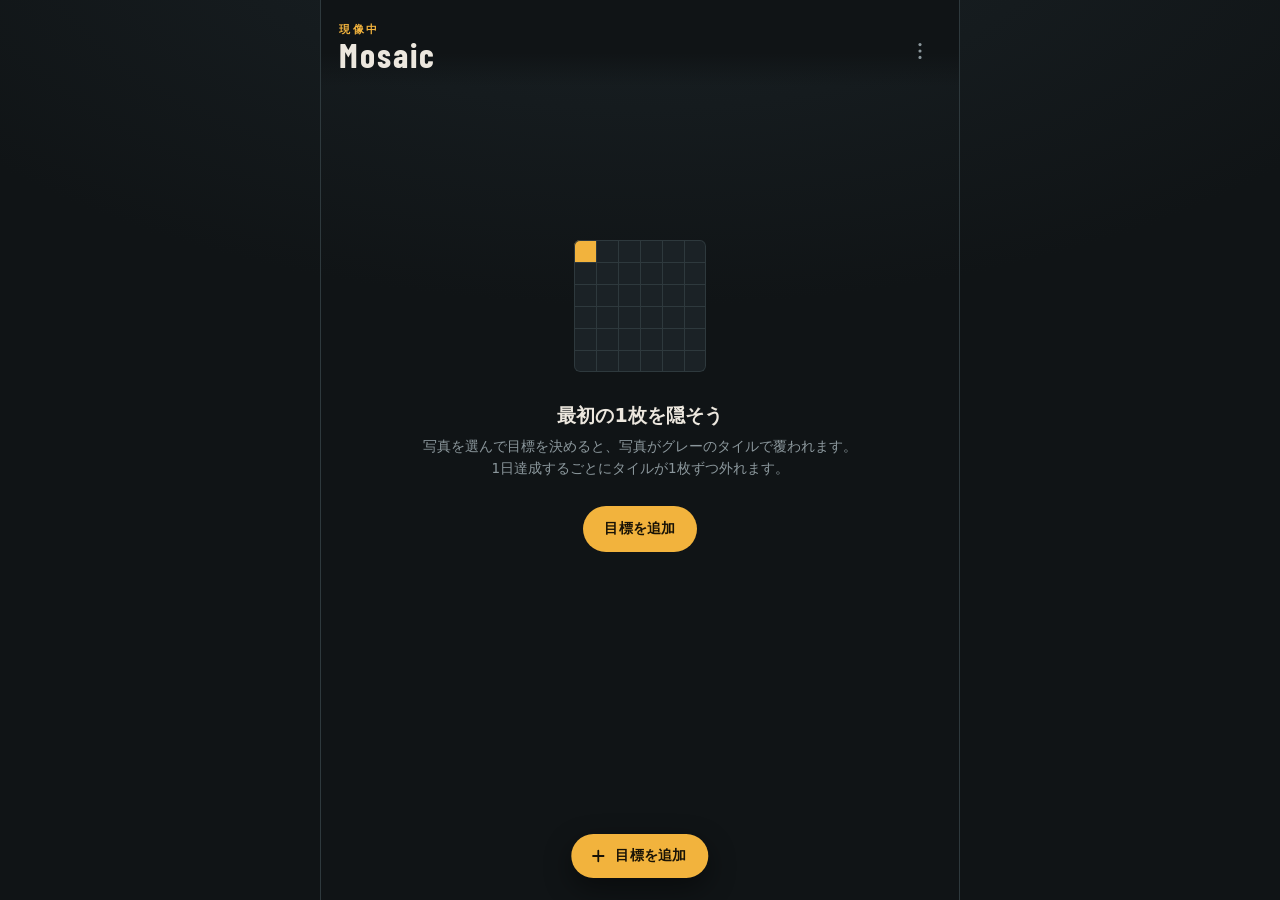
==== index.html @ 6575112d "Add files via upload" ====
<!DOCTYPE html>
<html lang="ja">
<head>
<meta charset="utf-8">
<meta name="viewport" content="width=device-width, initial-scale=1, viewport-fit=cover">
<title>Mosaic — 習慣で写真を現像する</title>
<meta name="description" content="習慣を続けるほど写真が現れる。目標は無制限に追加できます。">
<meta name="theme-color" content="#101416">
<meta name="apple-mobile-web-app-capable" content="yes">
<meta name="apple-mobile-web-app-status-bar-style" content="black-translucent">
<meta name="apple-mobile-web-app-title" content="Mosaic">
<link rel="manifest" href="./manifest.webmanifest">
<link rel="apple-touch-icon" href="./icons/apple-touch-icon.png">
<link rel="icon" href="./icons/icon-192.png">
<link rel="preconnect" href="https://fonts.googleapis.com">
<link rel="preconnect" href="https://fonts.gstatic.com" crossorigin>
<link rel="stylesheet" href="https://fonts.googleapis.com/css2?family=Barlow+Condensed:wght@500;600;700&display=swap">
<link rel="stylesheet" href="./styles.css">
</head>
<body>

<!-- ============ 一覧画面 ============ -->
<main id="view-list" class="view is-active">
  <header class="topbar">
    <div class="topbar__title">
      <span class="eyebrow">現像中</span>
      <h1 class="wordmark">Mosaic</h1>
    </div>
    <button id="btn-menu" class="iconbtn" aria-label="設定">
      <svg viewBox="0 0 24 24" aria-hidden="true"><circle cx="12" cy="5" r="1.7"/><circle cx="12" cy="12" r="1.7"/><circle cx="12" cy="19" r="1.7"/></svg>
    </button>
  </header>

  <div id="list-empty" class="empty" hidden>
    <div class="empty__grid" aria-hidden="true"></div>
    <h2>最初の1枚を隠そう</h2>
    <p>写真を選んで目標を決めると、写真がグレーのタイルで覆われます。<br>1日達成するごとにタイルが1枚ずつ外れます。</p>
    <button class="btn btn--primary" data-action="new">目標を追加</button>
  </div>

  <ul id="goal-list" class="sheet"></ul>

  <button id="fab" class="fab" aria-label="目標を追加">
    <svg viewBox="0 0 24 24" aria-hidden="true"><path d="M12 5v14M5 12h14"/></svg>
    <span>目標を追加</span>
  </button>
</main>

<!-- ============ 詳細画面 ============ -->
<main id="view-detail" class="view">
  <header class="topbar topbar--detail">
    <button id="btn-back" class="iconbtn" aria-label="一覧へ戻る">
      <svg viewBox="0 0 24 24" aria-hidden="true"><path d="M15 5l-7 7 7 7"/></svg>
    </button>
    <h2 id="detail-title" class="topbar__heading"></h2>
    <button id="btn-goal-menu" class="iconbtn" aria-label="この目標の設定">
      <svg viewBox="0 0 24 24" aria-hidden="true"><circle cx="12" cy="5" r="1.7"/><circle cx="12" cy="12" r="1.7"/><circle cx="12" cy="19" r="1.7"/></svg>
    </button>
  </header>

  <div class="detail__scroll">
    <div class="frame">
      <div id="mosaic" class="mosaic">
        <img id="mosaic-img" class="mosaic__img" alt="">
        <div id="mosaic-tiles" class="mosaic__tiles"></div>
      </div>
      <div class="frame__edge">
        <span id="frame-range" class="mono"></span>
        <span id="frame-count" class="mono"></span>
      </div>
    </div>

    <section class="readout">
      <div class="readout__main">
        <span id="stat-pct" class="readout__pct mono">0<i>%</i></span>
        <span class="readout__label">完成度</span>
      </div>
      <div class="readout__bar" role="img" aria-label="完成度">
        <div id="stat-bar" class="readout__fill"></div>
        <div id="stat-elapsed" class="readout__elapsed"></div>
      </div>
      <dl class="stats">
        <div><dt>開いたタイル</dt><dd id="stat-open" class="mono">0</dd></div>
        <div><dt>これまでの達成率</dt><dd id="stat-rate" class="mono">0%</dd></div>
        <div><dt>連続</dt><dd id="stat-streak" class="mono">0</dd></div>
        <div><dt>残り</dt><dd id="stat-left" class="mono">0</dd></div>
      </dl>
    </section>
  </div>

  <div class="dock">
    <button id="btn-today" class="btn btn--primary btn--wide"></button>
    <button id="btn-fix" class="btn btn--ghost">記録を修正</button>
  </div>
</main>

<!-- ============ 目標の作成 / 編集 ============ -->
<div id="editor" class="scrim" hidden>
  <section class="panel" role="dialog" aria-modal="true" aria-labelledby="editor-title">
    <header class="panel__head">
      <h2 id="editor-title">目標を追加</h2>
      <button class="iconbtn" data-close="editor" aria-label="閉じる">
        <svg viewBox="0 0 24 24" aria-hidden="true"><path d="M6 6l12 12M18 6L6 18"/></svg>
      </button>
    </header>

    <div class="panel__body">
      <div class="field">
        <span class="field__label">写真</span>
        <div id="photo-drop" class="photo-drop" role="button" tabindex="0">
          <img id="photo-preview" alt="" hidden>
          <span id="photo-hint" class="photo-drop__hint">タップして写真を選ぶ</span>
        </div>
        <input id="photo-input" type="file" accept="image/*" hidden>
      </div>

      <label class="field">
        <span class="field__label">目標の名前</span>
        <input id="f-title" type="text" placeholder="例：毎朝ストレッチ" maxlength="40" autocomplete="off">
      </label>

      <div class="field-row">
        <label class="field">
          <span class="field__label">開始日</span>
          <input id="f-start" type="date">
        </label>
        <label class="field">
          <span class="field__label">期限</span>
          <input id="f-end" type="date">
        </label>
      </div>

      <label class="check">
        <input id="f-noend" type="checkbox">
        <span>期限を決めない（1年間 / 365タイル）</span>
      </label>

      <p id="editor-calc" class="calc mono"></p>
      <p id="editor-error" class="error" hidden></p>
    </div>

    <footer class="panel__foot">
      <button class="btn btn--ghost" data-close="editor">やめる</button>
      <button id="btn-save" class="btn btn--primary">保存する</button>
    </footer>
  </section>
</div>

<!-- ============ 1日の記録シート ============ -->
<div id="daysheet" class="scrim" hidden>
  <section class="panel panel--short" role="dialog" aria-modal="true" aria-labelledby="daysheet-title">
    <header class="panel__head">
      <h2 id="daysheet-title">記録を修正</h2>
      <button class="iconbtn" data-close="daysheet" aria-label="閉じる">
        <svg viewBox="0 0 24 24" aria-hidden="true"><path d="M6 6l12 12M18 6L6 18"/></svg>
      </button>
    </header>
    <div class="panel__body">
      <label class="field">
        <span class="field__label">日付</span>
        <input id="d-date" type="date">
      </label>
      <p id="d-meta" class="calc mono"></p>
      <p id="d-error" class="error" hidden></p>
    </div>
    <footer class="panel__foot">
      <button id="btn-day-clear" class="btn btn--ghost">達成を取り消す</button>
      <button id="btn-day-set" class="btn btn--primary">達成にする</button>
    </footer>
  </section>
</div>

<!-- ============ メニュー ============ -->
<div id="menu" class="scrim" hidden>
  <section class="panel panel--short" role="dialog" aria-modal="true" aria-labelledby="menu-title">
    <header class="panel__head">
      <h2 id="menu-title">設定</h2>
      <button class="iconbtn" data-close="menu" aria-label="閉じる">
        <svg viewBox="0 0 24 24" aria-hidden="true"><path d="M6 6l12 12M18 6L6 18"/></svg>
      </button>
    </header>
    <div class="panel__body menu-body">
      <p class="calc">記録はこの端末の中だけに保存されます。機種変更やブラウザのデータ消去に備えて、ときどき書き出しておくと安心です。</p>
      <button id="btn-export" class="btn btn--ghost btn--wide">データを書き出す</button>
      <button id="btn-import" class="btn btn--ghost btn--wide">データを読み込む</button>
      <input id="import-input" type="file" accept="application/json,.json" hidden>
      <p class="calc" id="menu-stat"></p>
    </div>
  </section>
</div>

<!-- ============ 目標メニュー ============ -->
<div id="goalmenu" class="scrim" hidden>
  <section class="panel panel--short" role="dialog" aria-modal="true" aria-labelledby="goalmenu-title">
    <header class="panel__head">
      <h2 id="goalmenu-title">この目標</h2>
      <button class="iconbtn" data-close="goalmenu" aria-label="閉じる">
        <svg viewBox="0 0 24 24" aria-hidden="true"><path d="M6 6l12 12M18 6L6 18"/></svg>
      </button>
    </header>
    <div class="panel__body menu-body">
      <button id="btn-edit" class="btn btn--ghost btn--wide">目標を編集する</button>
      <button id="btn-delete" class="btn btn--danger btn--wide">目標を削除する</button>
    </div>
  </section>
</div>

<div id="toast" class="toast" role="status" aria-live="polite"></div>

<script src="./app.js"></script>
</body>
</html>
---- styles.css ----
/* ==========================================================================
   Mosaic — 習慣で写真を現像する
   パレット: 暗室(セーフライト)＋写真の三原色 CMY をアクセントに
   ========================================================================== */

:root{
  --ink:        #101416;   /* 地 */
  --ink-2:      #161C1F;
  --panel:      #1B2226;
  --panel-2:    #232C30;
  --line:       #2E393D;
  --paper:      #ECE7DE;   /* 主要テキスト（印画紙の白） */
  --muted:      #8B979C;
  --amber:      #F2B33D;   /* 現像 = 達成 */
  --cyan:       #3FB6C2;   /* 今日 */
  --magenta:    #C9508C;   /* 取りこぼし */

  --tile-future: #4E5659;  /* これから来る日 */
  --tile-miss:   #7C8488;  /* 過ぎたのに開かなかった日 */

  --r-s: 6px;
  --r-m: 12px;
  --r-l: 18px;

  --pad: 18px;
  --safe-t: env(safe-area-inset-top, 0px);
  --safe-b: env(safe-area-inset-bottom, 0px);

  --font-jp: "Hiragino Sans", "Hiragino Kaku Gothic ProN", "Noto Sans JP",
             "Yu Gothic UI", "Yu Gothic", Meiryo, system-ui, sans-serif;
  --font-num: "Barlow Condensed", "Oswald", "Roboto Condensed", ui-sans-serif, sans-serif;
}

*,*::before,*::after{ box-sizing:border-box; }

html,body{ height:100%; }

body{
  margin:0;
  background:
    radial-gradient(120% 80% at 50% -10%, #1A2226 0%, var(--ink) 55%) no-repeat,
    var(--ink);
  color:var(--paper);
  font-family:var(--font-jp);
  font-size:15px;
  line-height:1.6;
  -webkit-font-smoothing:antialiased;
  -webkit-tap-highlight-color:transparent;
  overscroll-behavior-y:none;
}

svg{ width:22px; height:22px; fill:none; stroke:currentColor; stroke-width:1.9;
     stroke-linecap:round; stroke-linejoin:round; }
svg circle{ fill:currentColor; stroke:none; }

.mono{
  font-family:var(--font-num);
  font-variant-numeric:tabular-nums;
  letter-spacing:.02em;
}

/* ---------- 画面切り替え ---------- */
.view{ display:none; min-height:100dvh; flex-direction:column; }
.view.is-active{ display:flex; }

/* ---------- トップバー ---------- */
.topbar{
  position:sticky; top:0; z-index:20;
  display:flex; align-items:flex-end; gap:12px;
  padding:calc(var(--safe-t) + 20px) var(--pad) 14px;
  background:linear-gradient(var(--ink) 62%, rgba(16,20,22,0));
}
.topbar__title{ flex:1; min-width:0; }
.eyebrow{
  display:block;
  font-family:var(--font-num);
  font-size:11px; font-weight:600;
  letter-spacing:.24em; text-transform:uppercase;
  color:var(--amber);
}
.wordmark{
  margin:0;
  font-family:var(--font-num);
  font-size:34px; font-weight:700;
  letter-spacing:.06em; line-height:1;
  color:var(--paper);
}
.topbar--detail{ align-items:center; padding-bottom:10px; }
.topbar__heading{
  flex:1; min-width:0; margin:0;
  font-size:16px; font-weight:600; letter-spacing:.01em;
  text-align:center;
  overflow:hidden; text-overflow:ellipsis; white-space:nowrap;
}

.iconbtn{
  flex:none;
  width:42px; height:42px;
  display:grid; place-items:center;
  border:0; border-radius:50%;
  background:transparent; color:var(--muted);
  cursor:pointer;
  transition:background .15s ease, color .15s ease;
}
.iconbtn:hover{ background:var(--panel); color:var(--paper); }
.iconbtn:focus-visible{ outline:2px solid var(--cyan); outline-offset:2px; }

/* ---------- 一覧（コンタクトシート） ---------- */
.sheet{
  list-style:none; margin:0;
  padding:4px var(--pad) calc(var(--safe-b) + 110px);
  display:flex; flex-direction:column; gap:12px;
}

.card{
  display:flex; align-items:center; gap:14px;
  width:100%; padding:12px;
  border:1px solid var(--line); border-radius:var(--r-m);
  background:var(--panel);
  color:inherit; text-align:left; font:inherit;
  cursor:pointer;
  transition:border-color .18s ease, transform .18s ease, background .18s ease;
}
.card:hover{ border-color:#3E4A4F; background:var(--panel-2); }
.card:active{ transform:scale(.988); }
.card:focus-visible{ outline:2px solid var(--cyan); outline-offset:2px; }

.card__thumb{
  flex:none; width:76px; height:76px;
  border-radius:var(--r-s);
  background:var(--ink-2);
  display:block;
}
.card__text{ flex:1; min-width:0; }
.card__title, .card__sub, .card__meter{ display:block; }
.card__title{
  margin:0 0 3px;
  font-size:15px; font-weight:600;
  overflow:hidden; text-overflow:ellipsis; white-space:nowrap;
}
.card__sub{
  margin:0; font-size:12px; color:var(--muted);
  font-family:var(--font-num); letter-spacing:.04em;
}
.card__meter{
  margin-top:8px; height:3px; border-radius:2px;
  background:var(--line); overflow:hidden;
}
.card__meter i{ display:block; height:100%; background:var(--amber); border-radius:2px; }
.card__pct{
  flex:none;
  font-family:var(--font-num); font-weight:700;
  font-size:26px; letter-spacing:.01em;
  color:var(--paper);
}
.card__pct i{ font-style:normal; font-size:14px; color:var(--muted); margin-left:1px; }
.card.is-done .card__pct{ color:var(--amber); }

/* ---------- 空の状態 ---------- */
.empty{
  flex:1;
  display:flex; flex-direction:column; align-items:center; justify-content:center;
  gap:6px; padding:40px var(--pad) 120px; text-align:center;
}
.empty__grid{
  width:132px; height:132px; margin-bottom:22px;
  border-radius:var(--r-s);
  background-image:
    linear-gradient(var(--amber), var(--amber)),
    linear-gradient(var(--line) 1px, transparent 1px),
    linear-gradient(90deg, var(--line) 1px, transparent 1px);
  background-size:22px 22px, 22px 22px, 22px 22px;
  background-repeat:no-repeat, repeat, repeat;
  background-color:var(--panel);
  box-shadow:inset 0 0 0 1px var(--line);
}
.empty h2{ margin:0; font-size:19px; font-weight:600; }
.empty p{ margin:0 0 20px; color:var(--muted); font-size:13.5px; }

/* ---------- FAB ---------- */
.fab{
  position:fixed; z-index:30;
  left:50%; transform:translateX(-50%);
  bottom:calc(var(--safe-b) + 22px);
  display:inline-flex; align-items:center; gap:8px;
  padding:13px 22px 13px 18px;
  border:0; border-radius:999px;
  background:var(--amber); color:#181206;
  font-family:inherit; font-size:14px; font-weight:700; letter-spacing:.02em;
  box-shadow:0 10px 28px rgba(0,0,0,.45);
  cursor:pointer;
  transition:transform .18s ease;
}
.fab svg{ width:18px; height:18px; stroke-width:2.4; }
.fab:active{ transform:translateX(-50%) scale(.96); }
.fab:focus-visible{ outline:2px solid var(--cyan); outline-offset:3px; }

/* ---------- 詳細：フレーム ---------- */
.detail__scroll{ flex:1; overflow-y:auto; padding:0 var(--pad) 24px; }

.frame{
  padding:10px 10px 0;
  border:1px solid var(--line); border-radius:var(--r-m);
  background:var(--panel);
}
.mosaic{
  position:relative;
  width:100%;
  border-radius:var(--r-s);
  overflow:hidden;
  background:var(--ink-2);
  line-height:0;
}
.mosaic__img{ display:block; width:100%; height:auto; }
.mosaic__tiles{ position:absolute; inset:0; }

.tile{
  position:absolute;
  border:0; padding:0; margin:0;
  background:transparent;
  cursor:pointer;
}
.tile::before{
  content:''; position:absolute; inset:0;
  background:var(--tile-future);
  box-shadow:inset 0 0 0 .5px rgba(16,20,22,.55);
  transition:opacity .34s cubic-bezier(.2,.7,.3,1), transform .34s cubic-bezier(.2,.7,.3,1);
}
.tile.is-miss::before{ background:var(--tile-miss); }
.tile.is-today::before{ box-shadow:inset 0 0 0 1.5px var(--cyan); }
.tile.is-open::before{ opacity:0; transform:scale(.8); }

.frame__edge{
  display:flex; justify-content:space-between; align-items:center;
  padding:7px 2px 6px;
  font-size:11px; font-weight:600;
  letter-spacing:.14em; text-transform:uppercase;
  color:var(--muted);
}

/* ---------- 詳細：数値 ---------- */
.readout{ padding-top:22px; }
.readout__main{ display:flex; align-items:baseline; gap:10px; }
.readout__pct{
  font-size:56px; font-weight:700; line-height:.9;
  color:var(--amber);
}
.readout__pct i{ font-style:normal; font-size:22px; margin-left:2px; }
.readout__label{
  font-family:var(--font-num); font-size:12px; font-weight:600;
  letter-spacing:.2em; text-transform:uppercase; color:var(--muted);
}
.readout__bar{
  position:relative;
  margin:14px 0 18px; height:6px;
  border-radius:3px; background:var(--line); overflow:hidden;
}
.readout__fill{
  height:100%; width:0; border-radius:3px;
  background:var(--amber);
  transition:width .4s cubic-bezier(.2,.7,.3,1);
}
.readout__elapsed{
  position:absolute; top:-3px; bottom:-3px; width:2px;
  background:var(--cyan);
  transition:left .4s cubic-bezier(.2,.7,.3,1);
}

.stats{
  display:grid; grid-template-columns:1fr 1fr; gap:1px;
  margin:0; border:1px solid var(--line); border-radius:var(--r-m);
  background:var(--line); overflow:hidden;
}
.stats > div{ padding:12px 14px; background:var(--panel); }
.stats dt{
  font-size:11px; letter-spacing:.08em; color:var(--muted); margin-bottom:2px;
}
.stats dd{ margin:0; font-size:22px; font-weight:600; }

/* ---------- 下部の操作 ---------- */
.dock{
  position:sticky; bottom:0;
  display:flex; gap:10px;
  padding:12px var(--pad) calc(var(--safe-b) + 14px);
  background:linear-gradient(rgba(16,20,22,0), var(--ink) 34%);
}

/* ---------- ボタン ---------- */
.btn{
  appearance:none;
  padding:13px 20px;
  border:1px solid transparent; border-radius:999px;
  font-family:inherit; font-size:14px; font-weight:700; letter-spacing:.02em;
  cursor:pointer;
  transition:background .16s ease, border-color .16s ease, transform .16s ease, opacity .16s ease;
}
.btn:active{ transform:scale(.97); }
.btn:focus-visible{ outline:2px solid var(--cyan); outline-offset:2px; }
.btn:disabled{ opacity:.42; cursor:default; transform:none; }

.btn--primary{ background:var(--amber); color:#181206; }
.btn--primary:hover:not(:disabled){ background:#F7C05B; }
.btn--ghost{ background:transparent; border-color:var(--line); color:var(--paper); }
.btn--ghost:hover{ background:var(--panel); border-color:#3E4A4F; }
.btn--danger{ background:transparent; border-color:#5A2A42; color:var(--magenta); }
.btn--danger:hover{ background:#2A1B23; }
.btn--wide{ flex:1; width:100%; }

.btn--primary.is-undo{ background:transparent; border-color:var(--amber); color:var(--amber); }
.btn--primary.is-undo:hover:not(:disabled){ background:rgba(242,179,61,.1); }

/* ---------- モーダル ---------- */
.scrim{
  position:fixed; inset:0; z-index:60;
  display:flex; align-items:flex-end; justify-content:center;
  background:rgba(8,11,12,.72);
  backdrop-filter:blur(3px);
  animation:fade .18s ease;
}
.scrim[hidden]{ display:none; }
@keyframes fade{ from{opacity:0} to{opacity:1} }

.panel{
  width:min(520px,100%);
  max-height:92dvh;
  display:flex; flex-direction:column;
  border:1px solid var(--line);
  border-radius:var(--r-l) var(--r-l) 0 0;
  background:var(--ink-2);
  animation:rise .24s cubic-bezier(.2,.8,.3,1);
}
@keyframes rise{ from{ transform:translateY(18px); opacity:.6 } to{ transform:none; opacity:1 } }

.panel__head{
  display:flex; align-items:center; gap:10px;
  padding:16px var(--pad) 10px;
}
.panel__head h2{ flex:1; margin:0; font-size:16px; font-weight:600; }
.panel__body{ flex:1; overflow-y:auto; padding:6px var(--pad) 18px; }
.panel__foot{
  display:flex; gap:10px;
  padding:12px var(--pad) calc(var(--safe-b) + 16px);
  border-top:1px solid var(--line);
}
.panel__foot .btn{ flex:1; }
.menu-body{ display:flex; flex-direction:column; gap:10px; }

/* ---------- フォーム ---------- */
.field{ display:block; margin-bottom:16px; }
.field__label{
  display:block; margin-bottom:6px;
  font-size:11px; font-weight:600;
  letter-spacing:.14em; text-transform:uppercase; color:var(--muted);
}
.field input[type="text"],
.field input[type="date"]{
  width:100%; padding:12px 14px;
  border:1px solid var(--line); border-radius:var(--r-s);
  background:var(--panel); color:var(--paper);
  font-family:inherit; font-size:16px;
}
.field input:focus{ outline:none; border-color:var(--cyan); }
.field input[type="date"]{ font-family:var(--font-num); letter-spacing:.03em; }

.field-row{ display:flex; gap:12px; }
.field-row .field{ flex:1; min-width:0; }

.check{
  display:flex; align-items:center; gap:10px;
  margin:-4px 0 14px;
  font-size:13.5px; color:var(--muted); cursor:pointer;
}
.check input{ width:18px; height:18px; accent-color:var(--amber); flex:none; }

.photo-drop{
  position:relative;
  display:grid; place-items:center;
  aspect-ratio:16/10;
  border:1px dashed var(--line); border-radius:var(--r-s);
  background:var(--panel);
  overflow:hidden; cursor:pointer;
}
.photo-drop:hover{ border-color:var(--amber); }
.photo-drop img{ width:100%; height:100%; object-fit:cover; }
.photo-drop__hint{ font-size:13px; color:var(--muted); }

.calc{
  margin:0; font-size:12.5px; line-height:1.7; color:var(--muted);
  letter-spacing:.03em;
}
.error{
  margin:8px 0 0; font-size:13px; color:var(--magenta);
}
.error[hidden]{ display:none; }

/* ---------- トースト ---------- */
.toast{
  position:fixed; z-index:90;
  left:50%; bottom:calc(var(--safe-b) + 92px);
  transform:translate(-50%,10px);
  max-width:calc(100% - 36px);
  padding:11px 18px;
  border-radius:999px;
  background:var(--paper); color:var(--ink);
  font-size:13px; font-weight:600;
  opacity:0; pointer-events:none;
  transition:opacity .2s ease, transform .2s ease;
}
.toast.is-on{ opacity:1; transform:translate(-50%,0); }

/* ---------- 大きい画面 ---------- */
@media (min-width:640px){
  .view{ max-width:640px; margin-inline:auto; width:100%;
         border-inline:1px solid var(--line); }
  .scrim{ align-items:center; }
  .panel{ border-radius:var(--r-l); }
}

@media (prefers-reduced-motion:reduce){
  *,*::before,*::after{
    animation-duration:.001ms !important;
    transition-duration:.001ms !important;
  }
}
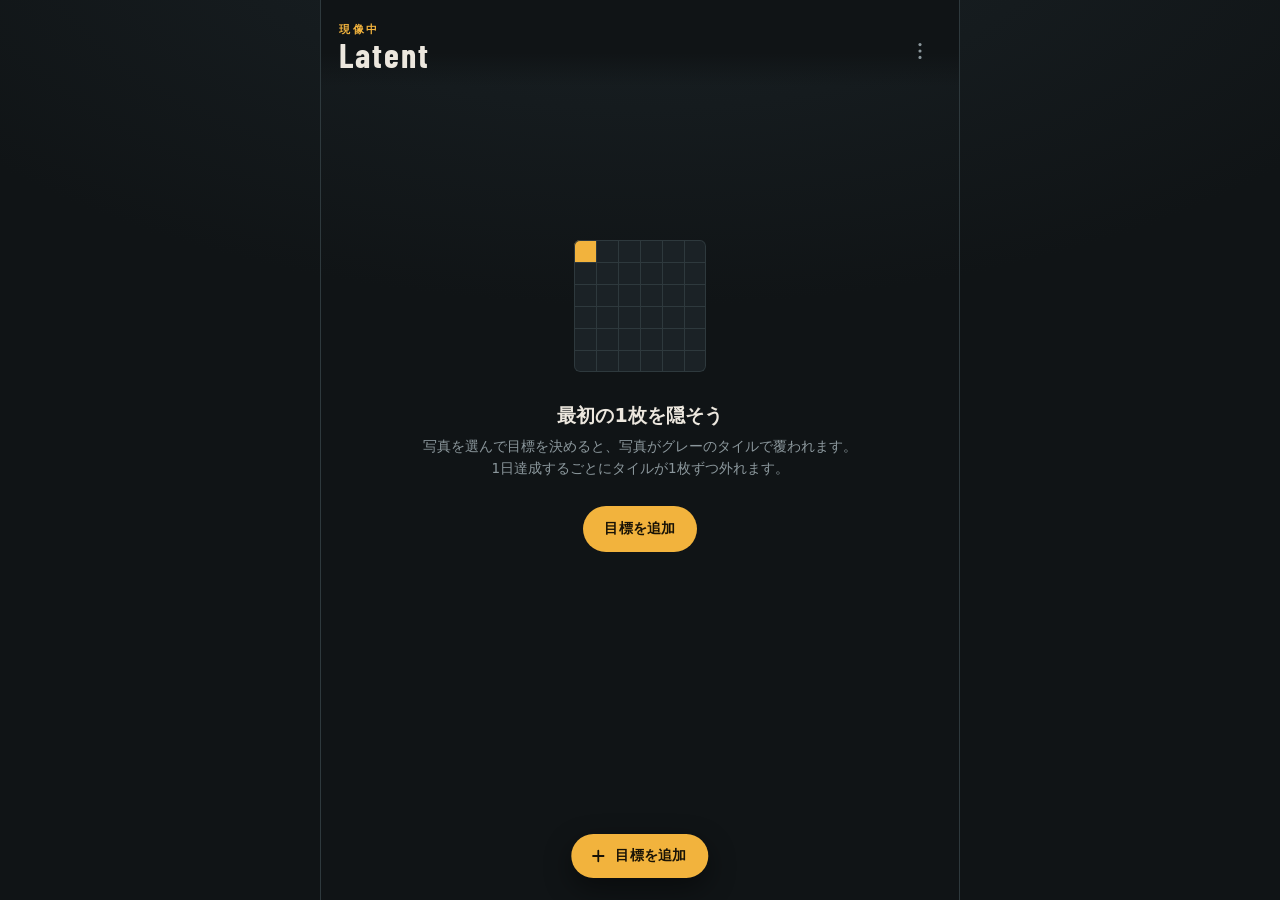
==== commit 4d3e3952: "Add files via upload" ====
--- a/index.html
+++ b/index.html
@@ -3,12 +3,12 @@
 <head>
 <meta charset="utf-8">
 <meta name="viewport" content="width=device-width, initial-scale=1, viewport-fit=cover">
-<title>Mosaic — 習慣で写真を現像する</title>
+<title>Latent — 習慣で写真を現像する</title>
 <meta name="description" content="習慣を続けるほど写真が現れる。目標は無制限に追加できます。">
 <meta name="theme-color" content="#101416">
 <meta name="apple-mobile-web-app-capable" content="yes">
 <meta name="apple-mobile-web-app-status-bar-style" content="black-translucent">
-<meta name="apple-mobile-web-app-title" content="Mosaic">
+<meta name="apple-mobile-web-app-title" content="Latent">
 <link rel="manifest" href="./manifest.webmanifest">
 <link rel="apple-touch-icon" href="./icons/apple-touch-icon.png">
 <link rel="icon" href="./icons/icon-192.png">
@@ -24,7 +24,7 @@
   <header class="topbar">
     <div class="topbar__title">
       <span class="eyebrow">現像中</span>
-      <h1 class="wordmark">Mosaic</h1>
+      <h1 class="wordmark">Latent</h1>
     </div>
     <button id="btn-menu" class="iconbtn" aria-label="設定">
       <svg viewBox="0 0 24 24" aria-hidden="true"><circle cx="12" cy="5" r="1.7"/><circle cx="12" cy="12" r="1.7"/><circle cx="12" cy="19" r="1.7"/></svg>
--- a/styles.css
+++ b/styles.css
@@ -223,11 +223,11 @@
 .tile::before{
   content:''; position:absolute; inset:0;
   background:var(--tile-future);
-  box-shadow:inset 0 0 0 .5px rgba(16,20,22,.55);
+  box-shadow:inset 0 0 0 1px rgba(16,20,22,.22);
   transition:opacity .34s cubic-bezier(.2,.7,.3,1), transform .34s cubic-bezier(.2,.7,.3,1);
 }
 .tile.is-miss::before{ background:var(--tile-miss); }
-.tile.is-today::before{ box-shadow:inset 0 0 0 1.5px var(--cyan); }
+.tile.is-today::before{ box-shadow:inset 0 0 0 2px var(--cyan); }
 .tile.is-open::before{ opacity:0; transform:scale(.8); }
 
 .frame__edge{
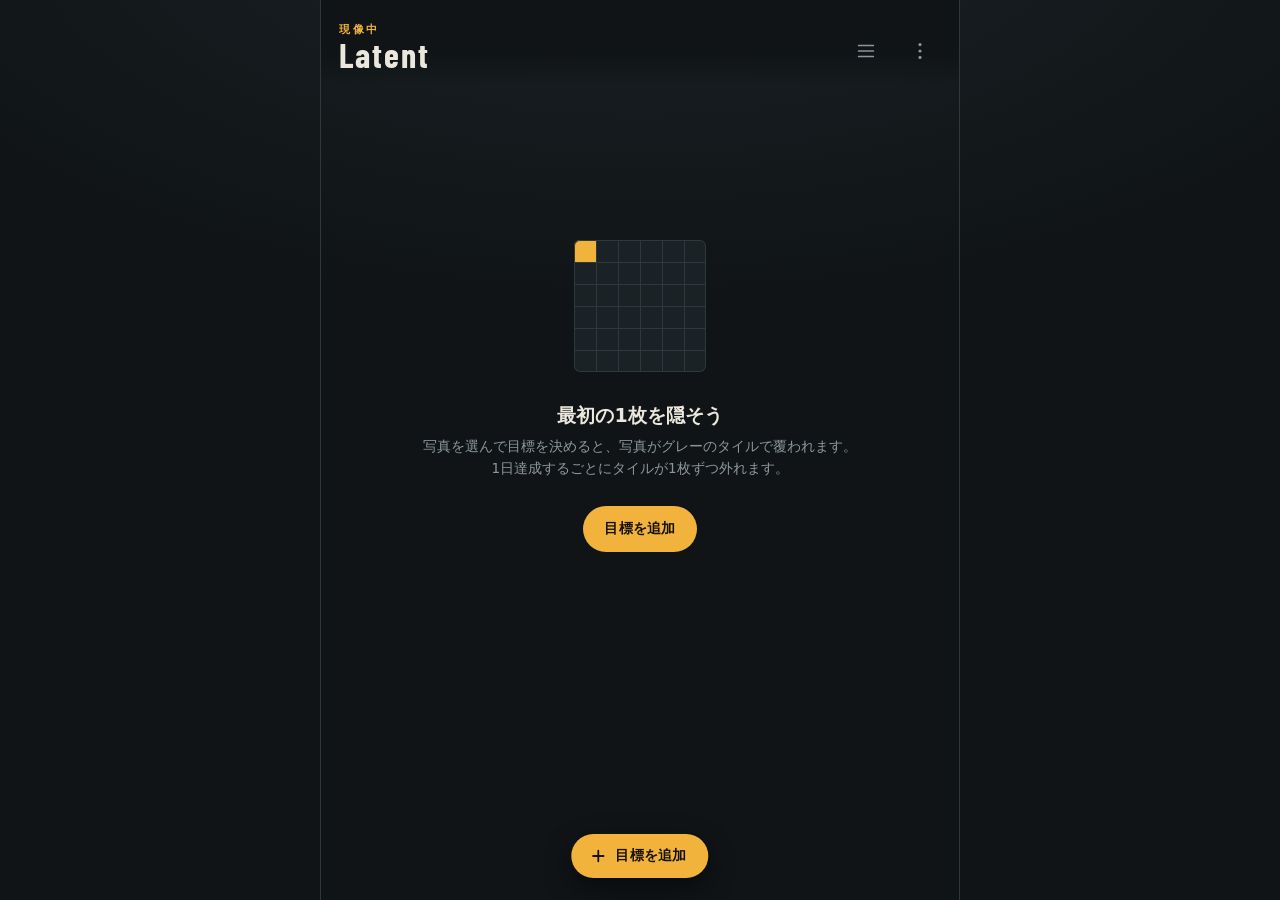
==== commit f589e738: "Add files via upload" ====
--- a/index.html
+++ b/index.html
@@ -26,6 +26,7 @@
       <span class="eyebrow">現像中</span>
       <h1 class="wordmark">Latent</h1>
     </div>
+    <button id="btn-view" class="iconbtn" aria-label="表示を切り替え"></button>
     <button id="btn-menu" class="iconbtn" aria-label="設定">
       <svg viewBox="0 0 24 24" aria-hidden="true"><circle cx="12" cy="5" r="1.7"/><circle cx="12" cy="12" r="1.7"/><circle cx="12" cy="19" r="1.7"/></svg>
     </button>
@@ -112,6 +113,7 @@
           <span id="photo-hint" class="photo-drop__hint">タップして写真を選ぶ</span>
         </div>
         <input id="photo-input" type="file" accept="image/*" hidden>
+        <button id="btn-recrop" class="linkbtn" type="button" hidden>切り抜きを調整する</button>
       </div>
 
       <label class="field">
@@ -146,6 +148,46 @@
   </section>
 </div>
 
+<!-- ============ 切り抜き ============ -->
+<div id="cropper" class="scrim" hidden>
+  <section class="panel" role="dialog" aria-modal="true" aria-labelledby="cropper-title">
+    <header class="panel__head">
+      <h2 id="cropper-title">使う範囲を選ぶ</h2>
+      <button class="iconbtn" data-close="cropper" aria-label="閉じる">
+        <svg viewBox="0 0 24 24" aria-hidden="true"><path d="M6 6l12 12M18 6L6 18"/></svg>
+      </button>
+    </header>
+
+    <div class="panel__body">
+      <div id="crop-stage" class="crop-stage">
+        <img id="crop-img" alt="" draggable="false">
+        <div class="crop-grid" aria-hidden="true"></div>
+      </div>
+      <p class="calc">枠の中をドラッグすると位置が動きます。指2本でも大きさを変えられます。</p>
+
+      <div class="field">
+        <span class="field__label">かたち</span>
+        <div id="crop-ratios" class="chips">
+          <button type="button" class="chip" data-ar="1.33333">よこ 4:3</button>
+          <button type="button" class="chip" data-ar="1">正方形</button>
+          <button type="button" class="chip" data-ar="0.75">たて 3:4</button>
+          <button type="button" class="chip" data-ar="1.77778">ワイド 16:9</button>
+        </div>
+      </div>
+
+      <label class="field">
+        <span class="field__label">大きさ</span>
+        <input id="crop-zoom" type="range" min="1" max="5" step="0.01" value="1">
+      </label>
+    </div>
+
+    <footer class="panel__foot">
+      <button class="btn btn--ghost" data-close="cropper">やめる</button>
+      <button id="btn-crop-ok" class="btn btn--primary">この範囲で使う</button>
+    </footer>
+  </section>
+</div>
+
 <!-- ============ 1日の記録シート ============ -->
 <div id="daysheet" class="scrim" hidden>
   <section class="panel panel--short" role="dialog" aria-modal="true" aria-labelledby="daysheet-title">
@@ -179,10 +221,49 @@
         <svg viewBox="0 0 24 24" aria-hidden="true"><path d="M6 6l12 12M18 6L6 18"/></svg>
       </button>
     </header>
-    <div class="panel__body menu-body">
+    <div class="panel__body">
+      <h3 class="subhead">通知</h3>
+
+      <div class="field">
+        <span class="field__label">ことばのトーン</span>
+        <div id="tone-pick" class="chips">
+          <button type="button" class="chip" data-tone="plain">淡々と</button>
+          <button type="button" class="chip" data-tone="kind">やさしい</button>
+          <button type="button" class="chip" data-tone="strict">厳しめ</button>
+        </div>
+      </div>
+
+      <div class="field">
+        <span class="field__label">送る時間帯</span>
+        <div class="slots">
+          <label class="slot">
+            <input type="checkbox" data-slot="morning">
+            <span class="slot__name">朝</span>
+            <input type="time" data-slot-at="morning">
+          </label>
+          <label class="slot">
+            <input type="checkbox" data-slot="evening">
+            <span class="slot__name">夕方</span>
+            <input type="time" data-slot-at="evening">
+          </label>
+          <label class="slot">
+            <input type="checkbox" data-slot="night">
+            <span class="slot__name">夜</span>
+            <input type="time" data-slot-at="night">
+          </label>
+        </div>
+      </div>
+
+      <p class="calc">その時点で未記録の目標があるときだけ送られます。すべて記録した日は通知は来ません。</p>
+      <button id="btn-preview" class="btn btn--ghost btn--wide">文面を確認する</button>
+      <p class="calc" id="notify-state"></p>
+
+      <h3 class="subhead">データ</h3>
       <p class="calc">記録はこの端末の中だけに保存されます。機種変更やブラウザのデータ消去に備えて、ときどき書き出しておくと安心です。</p>
-      <button id="btn-export" class="btn btn--ghost btn--wide">データを書き出す</button>
-      <button id="btn-import" class="btn btn--ghost btn--wide">データを読み込む</button>
+      <div class="menu-body">
+        <button id="btn-export" class="btn btn--ghost btn--wide">データを書き出す</button>
+        <button id="btn-import" class="btn btn--ghost btn--wide">データを読み込む</button>
+      </div>
       <input id="import-input" type="file" accept="application/json,.json" hidden>
       <p class="calc" id="menu-stat"></p>
     </div>
@@ -205,8 +286,34 @@
   </section>
 </div>
 
+<!-- ============ 文面の確認 ============ -->
+<div id="preview" class="scrim" hidden>
+  <section class="panel" role="dialog" aria-modal="true" aria-labelledby="preview-title">
+    <header class="panel__head">
+      <h2 id="preview-title">いま送られる文面</h2>
+      <button class="iconbtn" data-close="preview" aria-label="閉じる">
+        <svg viewBox="0 0 24 24" aria-hidden="true"><path d="M6 6l12 12M18 6L6 18"/></svg>
+      </button>
+    </header>
+    <div class="panel__body">
+      <div class="chips" id="preview-tone">
+        <button type="button" class="chip" data-tone="plain">淡々と</button>
+        <button type="button" class="chip" data-tone="kind">やさしい</button>
+        <button type="button" class="chip" data-tone="strict">厳しめ</button>
+      </div>
+      <p class="calc" id="preview-note"></p>
+      <div id="preview-list"></div>
+    </div>
+    <footer class="panel__foot">
+      <button id="btn-reroll" class="btn btn--ghost">別の言い回し</button>
+      <button class="btn btn--primary" data-close="preview">閉じる</button>
+    </footer>
+  </section>
+</div>
+
 <div id="toast" class="toast" role="status" aria-live="polite"></div>
 
+<script src="./messages.js"></script>
 <script src="./app.js"></script>
 </body>
 </html>
--- a/styles.css
+++ b/styles.css
@@ -112,50 +112,6 @@
   display:flex; flex-direction:column; gap:12px;
 }
 
-.card{
-  display:flex; align-items:center; gap:14px;
-  width:100%; padding:12px;
-  border:1px solid var(--line); border-radius:var(--r-m);
-  background:var(--panel);
-  color:inherit; text-align:left; font:inherit;
-  cursor:pointer;
-  transition:border-color .18s ease, transform .18s ease, background .18s ease;
-}
-.card:hover{ border-color:#3E4A4F; background:var(--panel-2); }
-.card:active{ transform:scale(.988); }
-.card:focus-visible{ outline:2px solid var(--cyan); outline-offset:2px; }
-
-.card__thumb{
-  flex:none; width:76px; height:76px;
-  border-radius:var(--r-s);
-  background:var(--ink-2);
-  display:block;
-}
-.card__text{ flex:1; min-width:0; }
-.card__title, .card__sub, .card__meter{ display:block; }
-.card__title{
-  margin:0 0 3px;
-  font-size:15px; font-weight:600;
-  overflow:hidden; text-overflow:ellipsis; white-space:nowrap;
-}
-.card__sub{
-  margin:0; font-size:12px; color:var(--muted);
-  font-family:var(--font-num); letter-spacing:.04em;
-}
-.card__meter{
-  margin-top:8px; height:3px; border-radius:2px;
-  background:var(--line); overflow:hidden;
-}
-.card__meter i{ display:block; height:100%; background:var(--amber); border-radius:2px; }
-.card__pct{
-  flex:none;
-  font-family:var(--font-num); font-weight:700;
-  font-size:26px; letter-spacing:.01em;
-  color:var(--paper);
-}
-.card__pct i{ font-style:normal; font-size:14px; color:var(--muted); margin-left:1px; }
-.card.is-done .card__pct{ color:var(--amber); }
-
 /* ---------- 空の状態 ---------- */
 .empty{
   flex:1;
@@ -422,3 +378,205 @@
     transition-duration:.001ms !important;
   }
 }
+
+
+/* ---------- 切り抜き ---------- */
+.crop-stage{
+  position:relative;
+  width:100%;
+  aspect-ratio:4/3;
+  margin-bottom:12px;
+  border-radius:var(--r-s);
+  background:var(--ink);
+  overflow:hidden;
+  touch-action:none;
+  cursor:grab;
+  user-select:none;
+}
+.crop-stage:active{ cursor:grabbing; }
+.crop-stage img{
+  position:absolute; top:0; left:0;
+  max-width:none;
+  transform-origin:0 0;
+  pointer-events:none;
+  user-select:none; -webkit-user-drag:none;
+}
+.crop-grid{
+  position:absolute; inset:0;
+  pointer-events:none;
+  box-shadow:inset 0 0 0 1px rgba(236,231,222,.5);
+  background-image:
+    linear-gradient(rgba(236,231,222,.24) 1px, transparent 1px),
+    linear-gradient(90deg, rgba(236,231,222,.24) 1px, transparent 1px);
+  background-size:100% 33.3333%, 33.3333% 100%;
+  background-position:0 33.3333%, 33.3333% 0;
+  background-repeat:repeat-y, repeat-x;
+}
+
+.chips{ display:flex; flex-wrap:wrap; gap:8px; }
+.chip{
+  padding:9px 14px;
+  border:1px solid var(--line); border-radius:999px;
+  background:transparent; color:var(--muted);
+  font-family:inherit; font-size:13px; font-weight:600;
+  cursor:pointer;
+  transition:border-color .15s ease, color .15s ease, background .15s ease;
+}
+.chip:hover{ border-color:#3E4A4F; color:var(--paper); }
+.chip.is-on{ border-color:var(--amber); color:var(--amber); background:rgba(242,179,61,.1); }
+.chip:focus-visible{ outline:2px solid var(--cyan); outline-offset:2px; }
+
+input[type="range"]{
+  -webkit-appearance:none; appearance:none;
+  width:100%; height:26px;
+  background:transparent; cursor:pointer;
+}
+input[type="range"]::-webkit-slider-runnable-track{
+  height:4px; border-radius:2px; background:var(--line);
+}
+input[type="range"]::-webkit-slider-thumb{
+  -webkit-appearance:none; appearance:none;
+  width:22px; height:22px; margin-top:-9px;
+  border:0; border-radius:50%; background:var(--amber);
+}
+input[type="range"]::-moz-range-track{ height:4px; border-radius:2px; background:var(--line); }
+input[type="range"]::-moz-range-thumb{ width:22px; height:22px; border:0; border-radius:50%; background:var(--amber); }
+input[type="range"]:focus-visible{ outline:2px solid var(--cyan); outline-offset:4px; }
+
+.linkbtn{
+  display:block; width:100%;
+  margin-top:8px; padding:6px 0;
+  border:0; background:transparent;
+  color:var(--cyan);
+  font-family:inherit; font-size:13px; font-weight:600;
+  text-align:center; cursor:pointer;
+}
+.linkbtn[hidden]{ display:none; }
+.linkbtn:hover{ text-decoration:underline; }
+.linkbtn:focus-visible{ outline:2px solid var(--cyan); outline-offset:2px; }
+
+.photo-drop{ aspect-ratio:auto; min-height:150px; }
+.photo-drop img{ height:auto; max-height:280px; object-fit:contain; }
+
+/* ---------- 設定：通知 ---------- */
+.subhead{
+  margin:22px 0 12px;
+  font-family:var(--font-num);
+  font-size:12px; font-weight:600;
+  letter-spacing:.2em; text-transform:uppercase;
+  color:var(--amber);
+}
+.subhead:first-child{ margin-top:6px; }
+
+.slots{ display:flex; flex-direction:column; gap:1px;
+  border:1px solid var(--line); border-radius:var(--r-m);
+  background:var(--line); overflow:hidden; }
+.slot{
+  display:flex; align-items:center; gap:12px;
+  padding:11px 14px; background:var(--panel);
+  cursor:pointer;
+}
+.slot input[type="checkbox"]{ width:18px; height:18px; accent-color:var(--amber); flex:none; }
+.slot__name{ flex:1; font-size:14px; }
+.slot input[type="time"]{
+  padding:6px 10px;
+  border:1px solid var(--line); border-radius:var(--r-s);
+  background:var(--ink-2); color:var(--paper);
+  font-family:var(--font-num); font-size:15px;
+  letter-spacing:.04em;
+}
+.slot input[type="time"]:disabled{ opacity:.38; }
+.slot input[type="time"]:focus{ outline:none; border-color:var(--cyan); }
+
+/* ---------- 通知のプレビュー ---------- */
+.notif{
+  display:flex; gap:12px; align-items:flex-start;
+  margin-top:10px; padding:13px 15px;
+  border:1px solid var(--line); border-radius:14px;
+  background:var(--panel);
+}
+.notif__icon{
+  flex:none; width:34px; height:34px; margin-top:1px;
+  border-radius:8px;
+  background:
+    linear-gradient(135deg, #3E7A8C 0%, #F2B33D 100%);
+  box-shadow:inset -12px -12px 0 -2px var(--tile-future);
+}
+.notif__text{ flex:1; min-width:0; }
+.notif__app{
+  font-family:var(--font-num); font-size:11px; font-weight:600;
+  letter-spacing:.16em; text-transform:uppercase; color:var(--muted);
+  display:flex; justify-content:space-between; gap:8px;
+}
+.notif__title{ margin:3px 0 1px; font-size:14px; font-weight:700; line-height:1.4; }
+.notif__body{ margin:0; font-size:13px; color:#C3CBCE; line-height:1.5; }
+.notif--off{ opacity:.42; }
+
+/* ---------- 一覧：写真モード ---------- */
+.sheet--photo{ display:block; padding-bottom:calc(var(--safe-b) + 110px); }
+.sheet--photo li{ break-inside:avoid; margin-bottom:12px; }
+
+@media (min-width:430px){
+  .sheet--photo{ columns:2; column-gap:12px; }
+}
+
+.shot{
+  display:block; width:100%; padding:0;
+  border:1px solid var(--line); border-radius:var(--r-m);
+  background:var(--panel); color:inherit; text-align:left; font:inherit;
+  overflow:hidden; cursor:pointer;
+  transition:border-color .18s ease, transform .18s ease;
+}
+.shot:hover{ border-color:#3E4A4F; }
+.shot:active{ transform:scale(.99); }
+.shot:focus-visible{ outline:2px solid var(--cyan); outline-offset:2px; }
+
+.shot__frame{ display:block; background:var(--ink-2); line-height:0; }
+.shot__img{ display:block; width:100%; height:auto; }
+
+.shot__foot{
+  display:flex; align-items:flex-end; gap:10px;
+  padding:11px 13px 12px;
+}
+.shot__text{ flex:1; min-width:0; }
+.shot__title, .shot__sub{ display:block; }
+.shot__title{
+  font-size:14.5px; font-weight:600; line-height:1.35;
+  overflow:hidden; text-overflow:ellipsis; white-space:nowrap;
+}
+.shot__sub{ margin-top:2px; font-size:11.5px; color:var(--muted); letter-spacing:.03em; }
+.shot__pct{ flex:none; font-size:24px; font-weight:700; line-height:1; }
+.shot__pct i{ font-style:normal; font-size:12px; color:var(--muted); margin-left:1px; }
+.shot.is-done .shot__pct{ color:var(--amber); }
+
+/* ---------- 一覧：名前だけモード ---------- */
+.sheet--name{ gap:1px; padding-inline:var(--pad); }
+.sheet--name li:first-child .row{ border-radius:var(--r-m) var(--r-m) 0 0; }
+.sheet--name li:last-child  .row{ border-radius:0 0 var(--r-m) var(--r-m); }
+.sheet--name li:only-child  .row{ border-radius:var(--r-m); }
+
+.row{
+  display:flex; align-items:center; gap:14px;
+  width:100%; padding:15px 16px;
+  border:0; border-bottom:1px solid var(--line);
+  background:var(--panel); color:inherit; text-align:left; font:inherit;
+  cursor:pointer;
+  transition:background .15s ease;
+}
+.sheet--name li:last-child .row{ border-bottom:0; }
+.row:hover{ background:var(--panel-2); }
+.row:focus-visible{ outline:2px solid var(--cyan); outline-offset:-2px; }
+
+.row__text{ flex:1; min-width:0; }
+.row__title{
+  display:block; font-size:15px; font-weight:600;
+  overflow:hidden; text-overflow:ellipsis; white-space:nowrap;
+}
+.row__meter{
+  display:block; margin-top:7px; height:3px;
+  border-radius:2px; background:var(--line); overflow:hidden;
+}
+.row__meter i{ display:block; height:100%; background:var(--amber); border-radius:2px; }
+.row__pct{ flex:none; font-size:19px; font-weight:700; }
+.row__pct i{ font-style:normal; font-size:11px; color:var(--muted); margin-left:1px; }
+.row.is-done .row__pct{ color:var(--amber); }
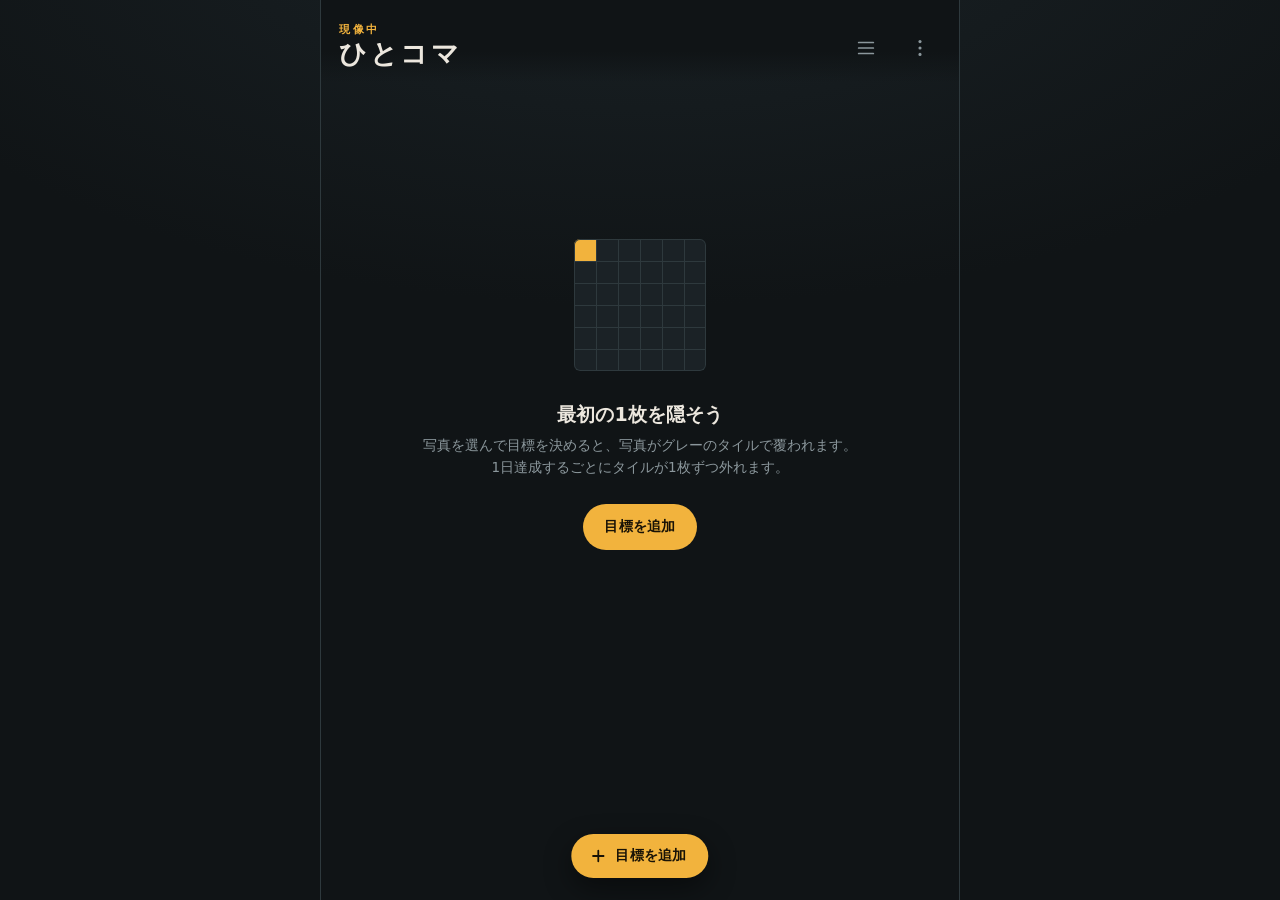
==== commit a12c83e0: "Add files via upload" ====
--- a/index.html
+++ b/index.html
@@ -3,12 +3,12 @@
 <head>
 <meta charset="utf-8">
 <meta name="viewport" content="width=device-width, initial-scale=1, viewport-fit=cover">
-<title>Latent — 習慣で写真を現像する</title>
+<title>ひとコマ｜習慣で写真を現像する</title>
 <meta name="description" content="習慣を続けるほど写真が現れる。目標は無制限に追加できます。">
 <meta name="theme-color" content="#101416">
 <meta name="apple-mobile-web-app-capable" content="yes">
 <meta name="apple-mobile-web-app-status-bar-style" content="black-translucent">
-<meta name="apple-mobile-web-app-title" content="Latent">
+<meta name="apple-mobile-web-app-title" content="ひとコマ">
 <link rel="manifest" href="./manifest.webmanifest">
 <link rel="apple-touch-icon" href="./icons/apple-touch-icon.png">
 <link rel="icon" href="./icons/icon-192.png">
@@ -24,13 +24,20 @@
   <header class="topbar">
     <div class="topbar__title">
       <span class="eyebrow">現像中</span>
-      <h1 class="wordmark">Latent</h1>
+      <h1 class="wordmark wordmark--jp">ひとコマ</h1>
     </div>
     <button id="btn-view" class="iconbtn" aria-label="表示を切り替え"></button>
     <button id="btn-menu" class="iconbtn" aria-label="設定">
       <svg viewBox="0 0 24 24" aria-hidden="true"><circle cx="12" cy="5" r="1.7"/><circle cx="12" cy="12" r="1.7"/><circle cx="12" cy="19" r="1.7"/></svg>
     </button>
   </header>
+
+  <div id="tabs" class="tabs" hidden>
+    <button type="button" class="tab is-on" data-tab="running">進行中</button>
+    <button type="button" class="tab" data-tab="shelf">棚</button>
+  </div>
+
+  <p id="tab-empty" class="tabempty" hidden></p>
 
   <div id="list-empty" class="empty" hidden>
     <div class="empty__grid" aria-hidden="true"></div>
@@ -138,12 +145,32 @@
       </label>
 
       <p id="editor-calc" class="calc mono"></p>
+      <p id="editor-warn" class="warn" hidden></p>
       <p id="editor-error" class="error" hidden></p>
     </div>
 
     <footer class="panel__foot">
       <button class="btn btn--ghost" data-close="editor">やめる</button>
       <button id="btn-save" class="btn btn--primary">保存する</button>
+    </footer>
+  </section>
+</div>
+
+<!-- ============ 完成 ============ -->
+<div id="finale" class="scrim" hidden>
+  <section class="panel panel--short" role="dialog" aria-modal="true" aria-labelledby="finale-title">
+    <div class="panel__body finale">
+      <span class="finale__eyebrow">現像完了</span>
+      <h2 id="finale-title" class="finale__head"></h2>
+      <p class="finale__sub mono" id="finale-sub"></p>
+      <dl class="finale__stats" id="finale-stats"></dl>
+    </div>
+    <footer class="panel__foot panel__foot--stack">
+      <button id="btn-finale-save" class="btn btn--primary btn--wide">写真を保存・共有する</button>
+      <div class="finale__row">
+        <button id="btn-finale-replay" class="btn btn--ghost">もう一度見る</button>
+        <button class="btn btn--ghost" data-close="finale">閉じる</button>
+      </div>
     </footer>
   </section>
 </div>
@@ -258,8 +285,15 @@
       <button id="btn-preview" class="btn btn--ghost btn--wide">文面を確認する</button>
       <p class="calc" id="notify-state"></p>
 
-      <h3 class="subhead">データ</h3>
-      <p class="calc">記録はこの端末の中だけに保存されます。機種変更やブラウザのデータ消去に備えて、ときどき書き出しておくと安心です。</p>
+      <h3 class="subhead">バックアップ</h3>
+      <p class="calc pre" id="backup-state"></p>
+      <div class="menu-body">
+        <button id="btn-backup-now" class="btn btn--ghost btn--wide">今すぐバックアップ</button>
+        <button id="btn-backup-restore" class="btn btn--ghost btn--wide">バックアップから書き戻す</button>
+      </div>
+
+      <h3 class="subhead">ファイルに書き出す</h3>
+      <p class="calc">別の端末に移すときや、手元に控えを残したいときに使います。iPhoneなら共有先に「ファイル」を選ぶと、iCloud Driveに保存できます。</p>
       <div class="menu-body">
         <button id="btn-export" class="btn btn--ghost btn--wide">データを書き出す</button>
         <button id="btn-import" class="btn btn--ghost btn--wide">データを読み込む</button>
@@ -280,6 +314,8 @@
       </button>
     </header>
     <div class="panel__body menu-body">
+      <button id="btn-shot" class="btn btn--ghost btn--wide">いまの写真を保存・共有する</button>
+      <button id="btn-replay" class="btn btn--ghost btn--wide">タイルが外れる様子を見る</button>
       <button id="btn-edit" class="btn btn--ghost btn--wide">目標を編集する</button>
       <button id="btn-delete" class="btn btn--danger btn--wide">目標を削除する</button>
     </div>
--- a/styles.css
+++ b/styles.css
@@ -580,3 +580,77 @@
 .row__pct{ flex:none; font-size:19px; font-weight:700; }
 .row__pct i{ font-style:normal; font-size:11px; color:var(--muted); margin-left:1px; }
 .row.is-done .row__pct{ color:var(--amber); }
+
+.calc.pre{ white-space:pre-line; }
+
+.warn{
+  margin:10px 0 0; padding:10px 12px;
+  border-left:2px solid var(--amber); border-radius:0 var(--r-s) var(--r-s) 0;
+  background:rgba(242,179,61,.08);
+  font-size:12.5px; line-height:1.65; color:#E4D9BE;
+}
+.warn[hidden]{ display:none; }
+
+/* ---------- 完成 ---------- */
+.finale{ text-align:center; padding-top:26px; padding-bottom:6px; }
+.finale__eyebrow{
+  display:block;
+  font-family:var(--font-num); font-size:11px; font-weight:600;
+  letter-spacing:.28em; text-transform:uppercase; color:var(--amber);
+}
+.finale__head{
+  margin:10px 0 4px;
+  font-size:24px; font-weight:700; line-height:1.3;
+  overflow-wrap:anywhere;
+}
+.finale__sub{ margin:0 0 20px; font-size:13px; color:var(--muted); letter-spacing:.06em; }
+.finale__stats{
+  display:grid; grid-template-columns:1fr 1fr; gap:1px;
+  margin:0; border:1px solid var(--line); border-radius:var(--r-m);
+  background:var(--line); overflow:hidden; text-align:left;
+}
+.finale__stats > div{ padding:12px 14px; background:var(--panel); }
+.finale__stats dt{ font-size:11px; letter-spacing:.08em; color:var(--muted); margin-bottom:2px; }
+.finale__stats dd{ margin:0; font-size:24px; font-weight:600; }
+
+.panel__foot--stack{ flex-direction:column; gap:10px; }
+.finale__row{ display:flex; gap:10px; width:100%; }
+.finale__row .btn{ flex:1; }
+
+/* ---------- 進行中／棚 ---------- */
+.tabs{
+  display:flex; gap:6px;
+  margin:0 var(--pad) 14px;
+  padding:4px;
+  border:1px solid var(--line); border-radius:999px;
+  background:var(--panel);
+}
+.tabs[hidden]{ display:none; }
+.tab{
+  flex:1; padding:9px 12px;
+  border:0; border-radius:999px;
+  background:transparent; color:var(--muted);
+  font-family:inherit; font-size:13px; font-weight:600; letter-spacing:.02em;
+  cursor:pointer;
+  transition:background .16s ease, color .16s ease;
+}
+.tab:hover{ color:var(--paper); }
+.tab.is-on{ background:var(--panel-2); color:var(--paper); }
+.tab:focus-visible{ outline:2px solid var(--cyan); outline-offset:2px; }
+
+.tabempty{
+  margin:34px var(--pad); text-align:center;
+  font-size:13.5px; line-height:1.8; color:var(--muted);
+}
+.tabempty[hidden]{ display:none; }
+
+@media (min-width:640px){
+  .tabs{ max-width:620px; margin-inline:auto; }
+}
+
+/* 日本語のロゴ表記 */
+.wordmark--jp{
+  font-family:var(--font-jp);
+  font-size:27px; font-weight:700;
+  letter-spacing:.10em; line-height:1.15;
+}
